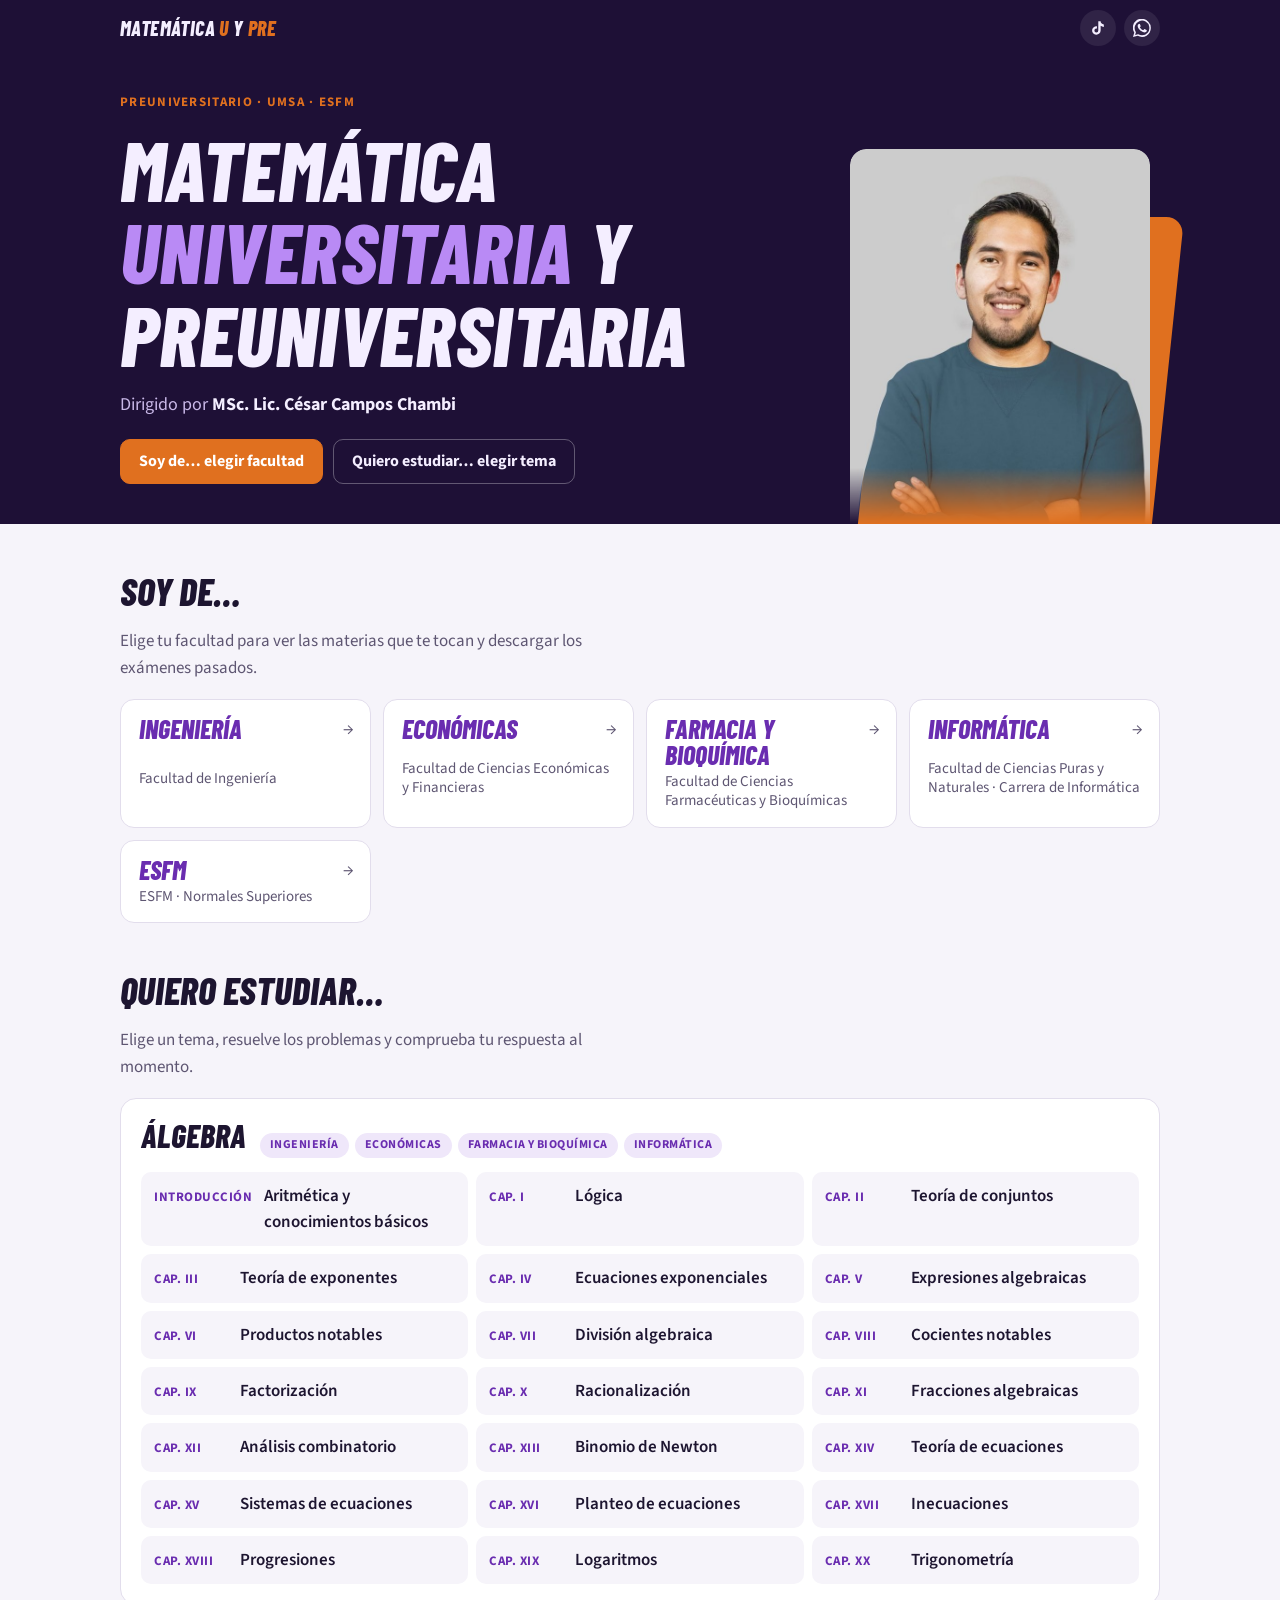
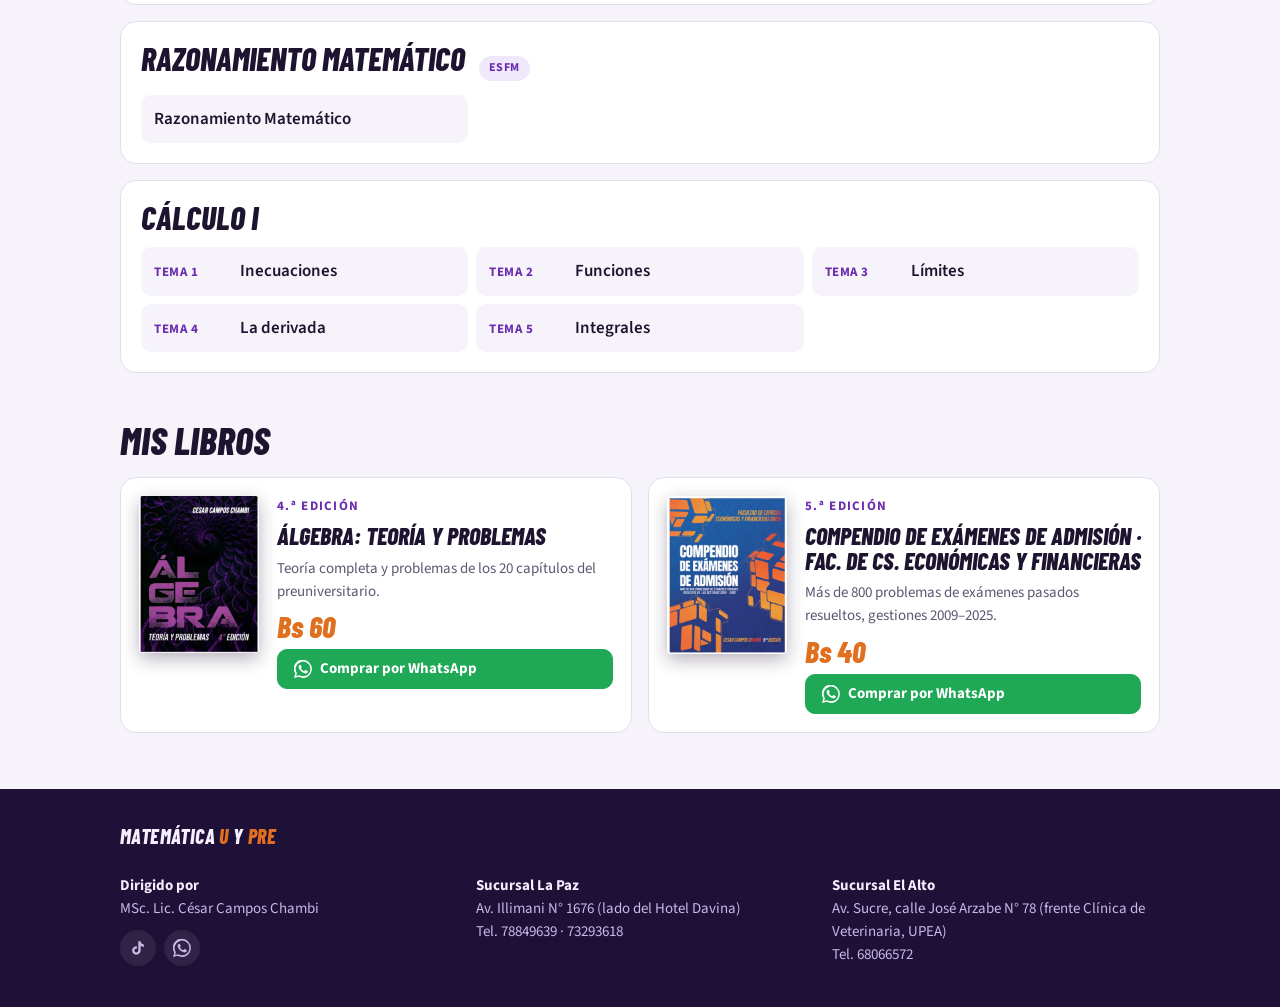
==== index.html @ 58ebee24 "Add files via upload" ====
<!doctype html>
<html lang="es">
<head>
<meta charset="utf-8">
<meta name="viewport" content="width=device-width, initial-scale=1, viewport-fit=cover">
<title>Matemática Universitaria y Preuniversitaria</title>
<meta name="description" content="Problemas de Álgebra, Razonamiento Matemático y Cálculo I con corrección al instante. Dirigido por MSc. Lic. César Campos Chambi.">
<link rel="preconnect" href="https://fonts.googleapis.com">
<link rel="stylesheet" href="https://fonts.googleapis.com/css2?family=Barlow+Condensed:ital,wght@1,700;1,800&family=Source+Sans+3:wght@400;600;700&display=swap">
<link rel="stylesheet" href="estilos.css">
<style>
.hero{background:var(--hero);color:var(--hero-fg);overflow:hidden}
.hero .wrap{display:grid;grid-template-columns:minmax(0,1fr) minmax(220px,320px);gap:32px;align-items:end;padding-top:36px}
.hero .txt{display:grid;gap:16px;padding-bottom:40px;min-width:0}
.hero .eyebrow{color:var(--orange)}
.hero h1{margin:0;font-size:clamp(40px,6.6vw,84px);text-wrap:balance;overflow-wrap:anywhere}
.hero h1 em{font-style:inherit;color:#B98AF5}
.hero .by{margin:0;font-size:18px;color:var(--hero-muted)}
.hero .by b{color:var(--hero-fg);font-weight:700}
.hero .ctas{display:flex;flex-wrap:wrap;gap:10px;margin-top:4px}
.hero .ctas .btn{font-size:16px;padding:12px 18px}
.hero .ctas .btn.ghost{background:transparent;color:var(--hero-fg);border-color:rgba(255,255,255,.3)}
.photo{position:relative;align-self:end;justify-self:center;width:100%;max-width:300px}
.photo::before{content:"";position:absolute;inset:18% -6% 0 8%;background:var(--orange);border-radius:18px 18px 0 0;transform:skewX(-6deg)}
.photo img{position:relative;width:100%;height:auto;aspect-ratio:4/5;object-fit:cover;object-position:50% 12%;border-radius:16px 16px 0 0;-webkit-mask-image:linear-gradient(#000 85%,transparent);mask-image:linear-gradient(#000 85%,transparent)}
@media (max-width:700px){
  .hero .wrap{grid-template-columns:minmax(0,1fr);gap:0;padding-top:28px}
  .hero h1{font-size:clamp(34px,10.5vw,56px)}
  .hero .by{font-size:16px}
  .hero .txt{padding-bottom:24px}
  .photo{max-width:200px;justify-self:end;margin-top:-8px}
}

main section.block{padding-top:48px;display:grid;gap:18px}
.lead{margin:0;color:var(--muted);max-width:60ch}
.facs{display:grid;grid-template-columns:repeat(auto-fill,minmax(230px,1fr));gap:12px}
a.fac{display:grid;gap:4px;text-decoration:none;background:var(--surface);border:1px solid var(--line);border-radius:14px;padding:16px 18px 16px 18px;position:relative}
a.fac:hover{border-color:var(--violet)}
a.fac .k{font-family:var(--f-display);font-style:italic;font-weight:800;text-transform:uppercase;font-size:26px;line-height:1;color:var(--violet)}
a.fac .n{font-size:15px;color:var(--muted);line-height:1.3}
a.fac .go{position:absolute;right:16px;top:16px;color:var(--muted)}

.materia{background:var(--surface);border:1px solid var(--line);border-radius:16px;padding:20px;display:grid;gap:14px}
.mhead{display:flex;flex-wrap:wrap;align-items:baseline;gap:10px 14px}
.mhead h3{margin:0;font-family:var(--f-display);font-style:italic;font-weight:800;text-transform:uppercase;font-size:32px;line-height:1}
.mhead .for{display:flex;flex-wrap:wrap;gap:6px}
.temas{display:grid;grid-template-columns:repeat(auto-fill,minmax(250px,1fr));gap:8px}
a.tema{display:flex;gap:12px;align-items:baseline;text-decoration:none;padding:10px 12px;border-radius:10px;border:1px solid transparent;background:var(--bg)}
a.tema:hover{border-color:var(--violet)}
a.tema .c{flex:none;min-width:74px;font-size:13px;font-weight:700;color:var(--violet);text-transform:uppercase;letter-spacing:.04em;font-variant-numeric:tabular-nums}
a.tema .n{font-weight:600;min-width:0}

.books{display:grid;grid-template-columns:repeat(auto-fit,minmax(300px,1fr));gap:16px}
.book{display:flex;gap:18px;background:var(--surface);border:1px solid var(--line);border-radius:16px;padding:18px;align-items:flex-start}
.book img{width:120px;border-radius:4px;box-shadow:0 6px 18px rgba(20,8,40,.3);flex:none}
.book .b{display:grid;gap:8px;min-width:0}
.book .t{font-family:var(--f-display);font-style:italic;font-weight:800;text-transform:uppercase;font-size:24px;line-height:1.02}
.book p{margin:0;color:var(--muted);font-size:15px}
.book .price{font-family:var(--f-display);font-style:italic;font-weight:800;font-size:30px;color:var(--orange);line-height:1}
@media (max-width:420px){.book{flex-direction:column}.book img{width:150px}}

/* Vista de facultad */
.facview{padding-top:28px;display:grid;gap:22px}
.back{justify-self:start;font-weight:700;color:var(--violet);text-decoration:none}
.fachead{display:grid;gap:6px}
.fachead h1{margin:0;font-size:clamp(34px,6vw,56px)}
.fachead p{margin:0;color:var(--muted);font-size:18px}
.exam{display:flex;flex-wrap:wrap;gap:14px;align-items:center;justify-content:space-between;background:var(--violet-soft);border-radius:16px;padding:18px 20px}
.exam .t{font-family:var(--f-display);font-style:italic;font-weight:800;text-transform:uppercase;font-size:24px;line-height:1.05}
.exam p{margin:2px 0 0;color:var(--muted);font-size:15px}
</style>
</head>
<body>
<header class="topbar gut"><div class="wrap">
  <a class="brand" href="./">Matemática <span>U</span> y <span>Pre</span></a>
  <nav class="socials" data-socials aria-label="Redes sociales"></nav>
</div></header>

<div id="home">
  <section class="hero gut"><div class="wrap">
    <div class="txt">
      <span class="eyebrow">Preuniversitario · UMSA · ESFM</span>
      <h1 class="display">Matemática <em>Universitaria</em> y Preuniversitaria</h1>
      <p class="by">Dirigido por <b>MSc. Lic. César Campos Chambi</b></p>
      <div class="ctas">
        <a class="btn orange" href="#facultades">Soy de… elegir facultad</a>
        <a class="btn ghost" href="#temas">Quiero estudiar… elegir tema</a>
      </div>
    </div>
    <div class="photo"><img src="img/autor.jpg" alt="MSc. Lic. César Campos Chambi" width="640" height="985"></div>
  </div></section>

  <main class="gut"><div class="wrap">
    <section class="block" id="facultades" aria-labelledby="f-t">
      <h2 class="sec" id="f-t">Soy de…</h2>
      <p class="lead">Elige tu facultad para ver las materias que te tocan y descargar los exámenes pasados.</p>
      <div class="facs" id="facs"></div>
    </section>

    <section class="block" id="temas" aria-labelledby="t-t">
      <h2 class="sec" id="t-t">Quiero estudiar…</h2>
      <p class="lead">Elige un tema, resuelve los problemas y comprueba tu respuesta al momento.</p>
      <div id="materias" style="display:grid;gap:16px"></div>
    </section>

    <section class="block" id="libros" aria-labelledby="l-t">
      <h2 class="sec" id="l-t">Mis libros</h2>
      <div class="books" id="books"></div>
    </section>
  </div></main>
</div>

<main id="fac" class="gut" hidden><div class="wrap facview">
  <a class="back" href="#facultades">← Todas las facultades</a>
  <div class="fachead"><span class="eyebrow">Soy de…</span><h1 class="display" id="fac-n"></h1><p id="fac-s"></p></div>
  <div class="exam">
    <div><div class="t">Exámenes pasados</div><p>Descarga los exámenes de admisión en PDF.</p></div>
    <a class="btn violet" id="fac-ex" target="_blank" rel="noopener"></a>
  </div>
  <div id="fac-m" style="display:grid;gap:16px"></div>
  <section style="display:grid;gap:14px;padding-top:12px"><h2 class="sec">Mis libros</h2><div class="books" id="books2"></div></section>
</div></main>

<footer id="pie"></footer>

<script src="config.js"></script>
<script>
const C = window.CONFIG, $ = id => document.getElementById(id);
const facById = Object.fromEntries(C.facultades.map(f => [f.id, f]));

function materiaHTML(m){
  const chips = m.para.map(id => `<span class="chip">${facById[id].corto}</span>`).join("");
  const temas = m.temas.map(t => `<a class="tema" href="tema.html?t=${t.id}">${t.cap?`<span class="c">${t.cap}</span>`:""}<span class="n">${t.nombre}</span></a>`).join("");
  return `<article class="materia"><div class="mhead"><h3>${m.nombre}</h3>${chips?`<div class="for">${chips}</div>`:""}</div><div class="temas">${temas}</div></article>`;
}
function booksHTML(){
  return C.libros.map(b => `<article class="book"><img src="${b.imagen}" alt="Portada: ${b.titulo}" loading="lazy">
    <div class="b"><span class="eyebrow">${b.edicion}</span><span class="t">${b.titulo}</span><p>${b.texto}</p>
    <span class="price">${b.precio}</span>
    <a class="btn wa" href="${waLink("Hola, quiero comprar el libro " + b.titulo + " (" + b.precio + ").")}" target="_blank" rel="noopener">${ICON.whatsapp}Comprar por WhatsApp</a></div></article>`).join("");
}

$("facs").innerHTML = C.facultades.map(f => `<a class="fac" href="#fac-${f.id}"><span class="k">${f.corto}</span><span class="n">${f.nombre}${f.sub?" · "+f.sub:""}</span><span class="go" aria-hidden="true">→</span></a>`).join("");
$("materias").innerHTML = C.materias.map(materiaHTML).join("");

function route(){
  const h = location.hash.slice(1);
  const f = h.startsWith("fac-") ? facById[h.slice(4)] : null;
  $("home").hidden = !!f; $("fac").hidden = !f;
  if (f){
    $("fac-n").textContent = f.nombre;
    $("fac-s").textContent = f.sub || "";
    const ex = $("fac-ex");
    if (f.examenes){ ex.href = f.examenes; ex.className = "btn violet"; ex.innerHTML = ICON.drive + "Descargar PDF"; }
    else { ex.removeAttribute("href"); ex.className = "btn off"; ex.textContent = "Próximamente"; }
    const ms = C.materias.filter(m => m.para.includes(f.id));
    $("fac-m").innerHTML = ms.map(materiaHTML).join("");
    document.title = f.corto + " · Matemática Universitaria y Preuniversitaria";
    window.scrollTo(0,0);
  } else {
    document.title = "Matemática Universitaria y Preuniversitaria";
    if (h){ const el = document.getElementById(h); if (el) el.scrollIntoView(); }
  }
}
window.addEventListener("hashchange", route);
</script>
<script src="comun.js"></script>
<script>
$("books").innerHTML = booksHTML(); $("books2").innerHTML = booksHTML();
route();
</script>
</body>
</html>
---- estilos.css ----
/* Identidad: violeta y naranja de las portadas de los libros; titulares en
   condensada itálica (como en las tapas), texto en sans legible, fórmulas con KaTeX. */
:root{
  --bg:#F6F4FA; --surface:#FFFFFF; --fg:#1D1530; --muted:#5E5672; --line:#E2DDEC;
  --violet:#6A2DB0; --violet-soft:#EFE7FA; --violet-ink:#FFFFFF;
  --orange:#E0701F; --orange-ink:#FFFFFF;
  --ok:#1E9E5A; --ok-soft:#E3F5EB; --bad:#D2393B; --bad-soft:#FBE7E7;
  --hero:#1E1036; --hero-fg:#F4EEFF; --hero-muted:#C9B8E8;
  --f-display:"Barlow Condensed","Arial Narrow",Impact,sans-serif;
  --f-body:"Source Sans 3","Segoe UI",system-ui,-apple-system,sans-serif;
}
@media (prefers-color-scheme: dark){:root{
  --bg:#130C20; --surface:#1D1430; --fg:#EEE8F8; --muted:#A99FBE; --line:#33284A;
  --violet:#B48AF0; --violet-soft:#2C1D47; --violet-ink:#160B26;
  --orange:#F28A3E; --orange-ink:#1F0F02;
  --ok:#4CC584; --ok-soft:#163626; --bad:#F06B6C; --bad-soft:#3E1B1F;
  --hero:#0C0616; color-scheme:dark}}

*{box-sizing:border-box}
html{-webkit-text-size-adjust:100%}
body{margin:0;background:var(--bg);color:var(--fg);font-family:var(--f-body);font-size:17px;line-height:1.55}
img{max-width:100%;display:block}
[hidden]{display:none!important}
a{color:inherit}
:focus-visible{outline:3px solid var(--orange);outline-offset:2px}
.gut{padding-left:max(16px, env(safe-area-inset-left, 0px));padding-right:max(16px, env(safe-area-inset-right, 0px))}
.wrap{max-width:1040px;margin:0 auto}
.narrow{max-width:780px;margin:0 auto}

.display{font-family:var(--f-display);font-style:italic;font-weight:800;letter-spacing:.005em;line-height:.98;text-transform:uppercase}
.eyebrow{font-size:13px;font-weight:700;letter-spacing:.1em;text-transform:uppercase;color:var(--violet)}
h2.sec{font-family:var(--f-display);font-style:italic;font-weight:800;text-transform:uppercase;font-size:clamp(28px,5vw,38px);line-height:1;margin:0;text-wrap:balance}

/* Barra superior */
.topbar{background:var(--hero);color:var(--hero-fg)}
.topbar .wrap{display:flex;align-items:center;justify-content:space-between;gap:12px;padding-block:10px;flex-wrap:wrap}
.brand{font-family:var(--f-display);font-style:italic;font-weight:800;text-transform:uppercase;font-size:20px;text-decoration:none;letter-spacing:.02em}
.brand span{color:var(--orange)}
.socials{display:flex;gap:8px;align-items:center}
.socials a{display:grid;place-items:center;width:36px;height:36px;border-radius:999px;background:rgba(255,255,255,.08);color:inherit}
.socials a:hover{background:rgba(255,255,255,.18)}
.socials svg{width:18px;height:18px;fill:currentColor}

/* Botones */
.btn{display:inline-flex;align-items:center;gap:8px;font:inherit;font-weight:700;font-size:15px;text-decoration:none;border-radius:10px;padding:10px 16px;border:1px solid var(--line);background:var(--surface);color:var(--fg);cursor:pointer;line-height:1.2}
.btn:hover{border-color:var(--violet)}
.btn svg{width:18px;height:18px;fill:currentColor;flex:none}
.btn.violet{background:var(--violet);border-color:var(--violet);color:var(--violet-ink)}
.btn.orange{background:var(--orange);border-color:var(--orange);color:var(--orange-ink)}
.btn.wa{background:#1FA855;border-color:#1FA855;color:#fff}
.btn.off{opacity:.55;pointer-events:none;border-style:dashed}
.chip{display:inline-block;font-size:12px;font-weight:700;letter-spacing:.04em;text-transform:uppercase;border-radius:999px;padding:3px 10px;background:var(--violet-soft);color:var(--violet)}

/* Pie */
footer.site{background:var(--hero);color:var(--hero-muted);margin-top:56px;padding-block:32px 40px;font-size:15px}
footer.site .wrap{display:grid;gap:22px}
footer.site .cols{display:grid;grid-template-columns:repeat(auto-fit,minmax(230px,1fr));gap:18px 28px}
footer.site strong{color:var(--hero-fg)}
footer.site .brand{color:var(--hero-fg)}

/* Anuncio flotante */
.ad{position:fixed;z-index:50;right:max(16px, env(safe-area-inset-right, 0px));bottom:calc(16px + env(safe-area-inset-bottom, 0px));
  width:min(370px, calc(100vw - 32px));background:var(--surface);color:var(--fg);border:1px solid var(--line);border-radius:14px;
  box-shadow:0 14px 40px rgba(20,8,40,.28);padding:14px;display:flex;gap:14px;align-items:flex-start;
  transform:translateY(calc(100% + 60px));visibility:hidden;transition:transform .4s ease,visibility 0s .4s}
.ad.show{transform:none;visibility:visible;transition:transform .4s ease}
@media (prefers-reduced-motion: reduce){.ad{transition:none}}
.ad img{width:76px;border-radius:4px;box-shadow:0 2px 8px rgba(0,0,0,.25);flex:none}
.ad .b{display:grid;gap:6px;min-width:0}
.ad .t{font-family:var(--f-display);font-style:italic;font-weight:800;text-transform:uppercase;font-size:19px;line-height:1.05}
.ad .p{font-size:14px;color:var(--muted);margin:0}
.ad .price{font-weight:800;color:var(--orange)}
.ad .x{position:absolute;top:4px;right:6px;border:0;background:none;color:var(--muted);font-size:24px;line-height:1;cursor:pointer;padding:4px 6px}
.ad .btn{justify-self:start;padding:8px 12px;font-size:14px}
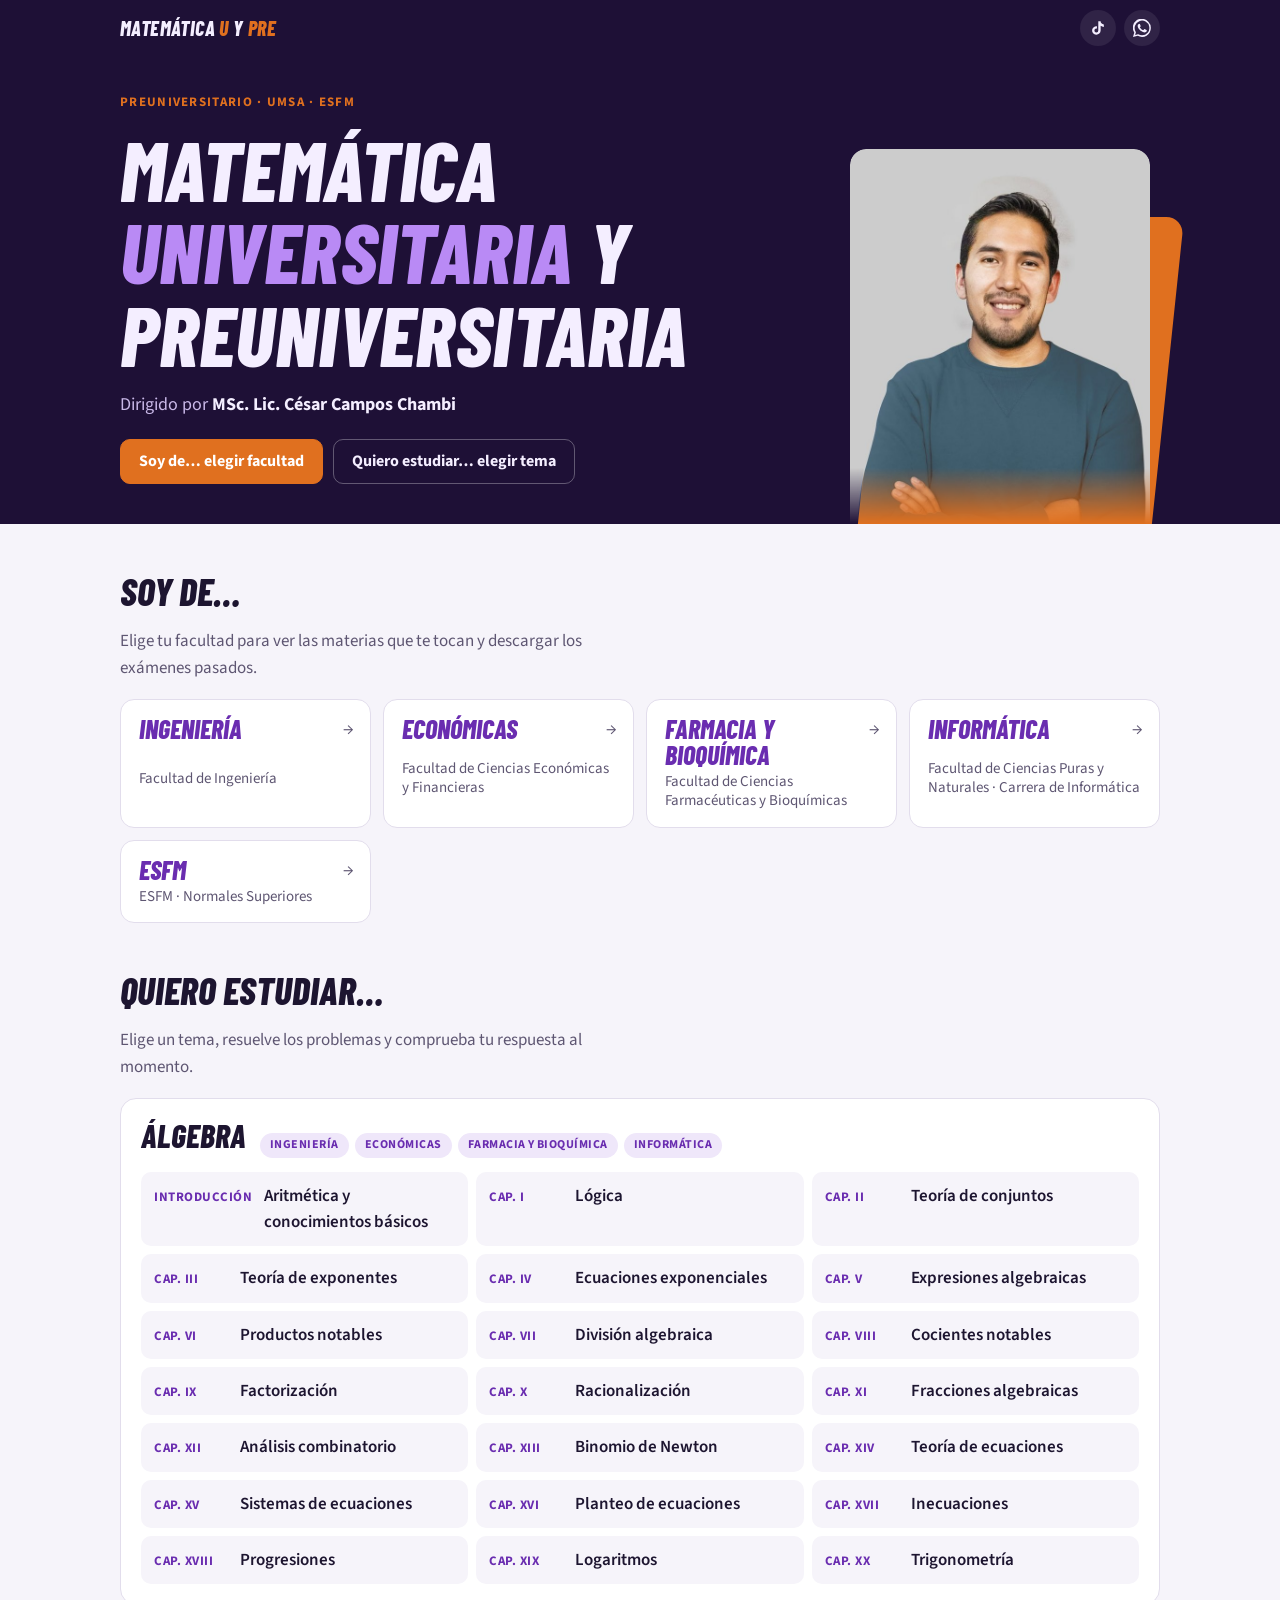
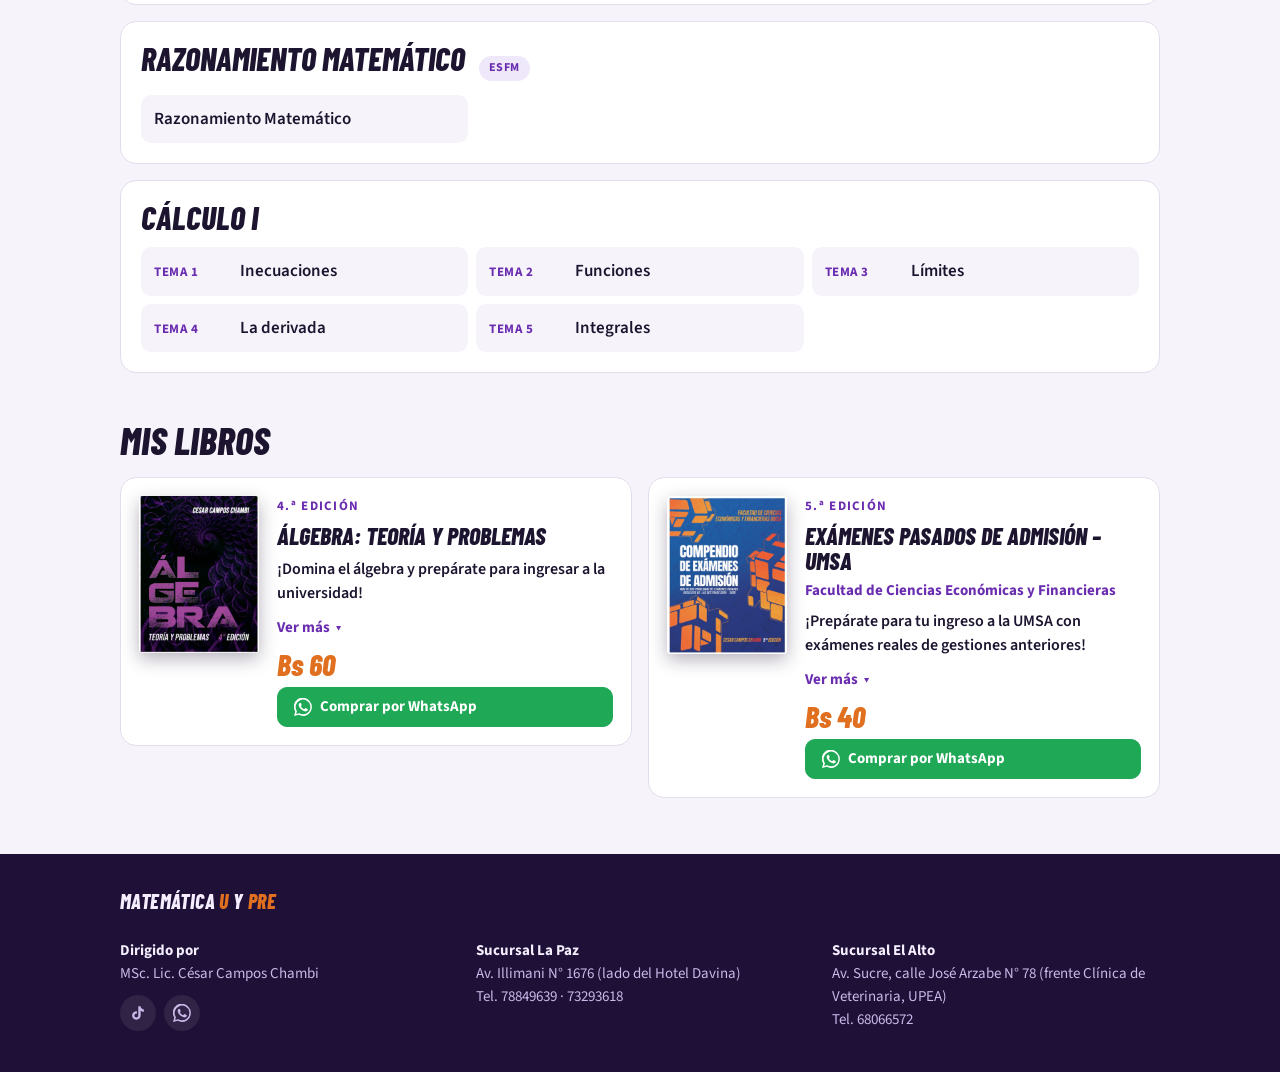
==== commit 7dbfb829: "Add files via upload" ====
--- a/index.html
+++ b/index.html
@@ -51,11 +51,22 @@
 a.tema .n{font-weight:600;min-width:0}
 
 .books{display:grid;grid-template-columns:repeat(auto-fit,minmax(300px,1fr));gap:16px}
-.book{display:flex;gap:18px;background:var(--surface);border:1px solid var(--line);border-radius:16px;padding:18px;align-items:flex-start}
+.book{display:flex;gap:18px;background:var(--surface);border:1px solid var(--line);border-radius:16px;padding:18px;align-items:flex-start;align-self:start}
 .book img{width:120px;border-radius:4px;box-shadow:0 6px 18px rgba(20,8,40,.3);flex:none}
 .book .b{display:grid;gap:8px;min-width:0}
 .book .t{font-family:var(--f-display);font-style:italic;font-weight:800;text-transform:uppercase;font-size:24px;line-height:1.02}
 .book p{margin:0;color:var(--muted);font-size:15px}
+.book .sub{font-weight:700;color:var(--violet);font-size:15px;line-height:1.3}
+.book .lead1{color:var(--fg);font-weight:600;font-size:16px}
+.more summary{cursor:pointer;font-weight:700;color:var(--violet);font-size:15px;list-style:none;display:inline-flex;gap:6px;align-items:center}
+.more summary::-webkit-details-marker{display:none}
+.more summary::after{content:"▾";transition:transform .2s}
+.more[open] summary::after{transform:rotate(180deg)}
+.more[open] summary{margin-bottom:6px}
+.det{display:grid;gap:8px;font-size:15px;color:var(--muted);border-left:3px solid var(--violet-soft);padding-left:12px}
+.det h4{margin:6px 0 0;font-size:15px;color:var(--fg)}
+.det ul{margin:0;padding-left:18px;display:grid;gap:3px}
+.det strong{color:var(--fg)}
 .book .price{font-family:var(--f-display);font-style:italic;font-weight:800;font-size:30px;color:var(--orange);line-height:1}
 @media (max-width:420px){.book{flex-direction:column}.book img{width:150px}}
 
@@ -133,9 +144,28 @@
   const temas = m.temas.map(t => `<a class="tema" href="tema.html?t=${t.id}">${t.cap?`<span class="c">${t.cap}</span>`:""}<span class="n">${t.nombre}</span></a>`).join("");
   return `<article class="materia"><div class="mhead"><h3>${m.nombre}</h3>${chips?`<div class="for">${chips}</div>`:""}</div><div class="temas">${temas}</div></article>`;
 }
+/* Convierte el "detalle" del libro (## subtítulos, - listas, párrafos, **negrita**) en HTML */
+function detalleHTML(t){
+  if (!t) return "";
+  const inl = x => x.replace(/&/g,"&amp;").replace(/</g,"&lt;").replace(/\*\*(.+?)\*\*/g,"<strong>$1</strong>");
+  let h = "", inList = false;
+  for (const raw of t.trim().split("\n")){
+    const l = raw.trim();
+    const li = l.match(/^[-*•]\s+(.*)$/);
+    if (li){ if (!inList){ h += "<ul>"; inList = true; } h += `<li>${inl(li[1])}</li>`; continue; }
+    if (inList){ h += "</ul>"; inList = false; }
+    if (!l) continue;
+    const hd = l.match(/^##\s*(.*)$/);
+    h += hd ? `<h4>${inl(hd[1])}</h4>` : `<p>${inl(l)}</p>`;
+  }
+  if (inList) h += "</ul>";
+  return `<details class="more"><summary>Ver más</summary><div class="det">${h}</div></details>`;
+}
 function booksHTML(){
   return C.libros.map(b => `<article class="book"><img src="${b.imagen}" alt="Portada: ${b.titulo}" loading="lazy">
-    <div class="b"><span class="eyebrow">${b.edicion}</span><span class="t">${b.titulo}</span><p>${b.texto}</p>
+    <div class="b"><span class="eyebrow">${b.edicion}</span><span class="t">${b.titulo}</span>${b.subtitulo?`<span class="sub">${b.subtitulo}</span>`:""}
+    <p class="lead1">${b.texto}</p>
+    ${detalleHTML(b.detalle)}
     <span class="price">${b.precio}</span>
     <a class="btn wa" href="${waLink("Hola, quiero comprar el libro " + b.titulo + " (" + b.precio + ").")}" target="_blank" rel="noopener">${ICON.whatsapp}Comprar por WhatsApp</a></div></article>`).join("");
 }
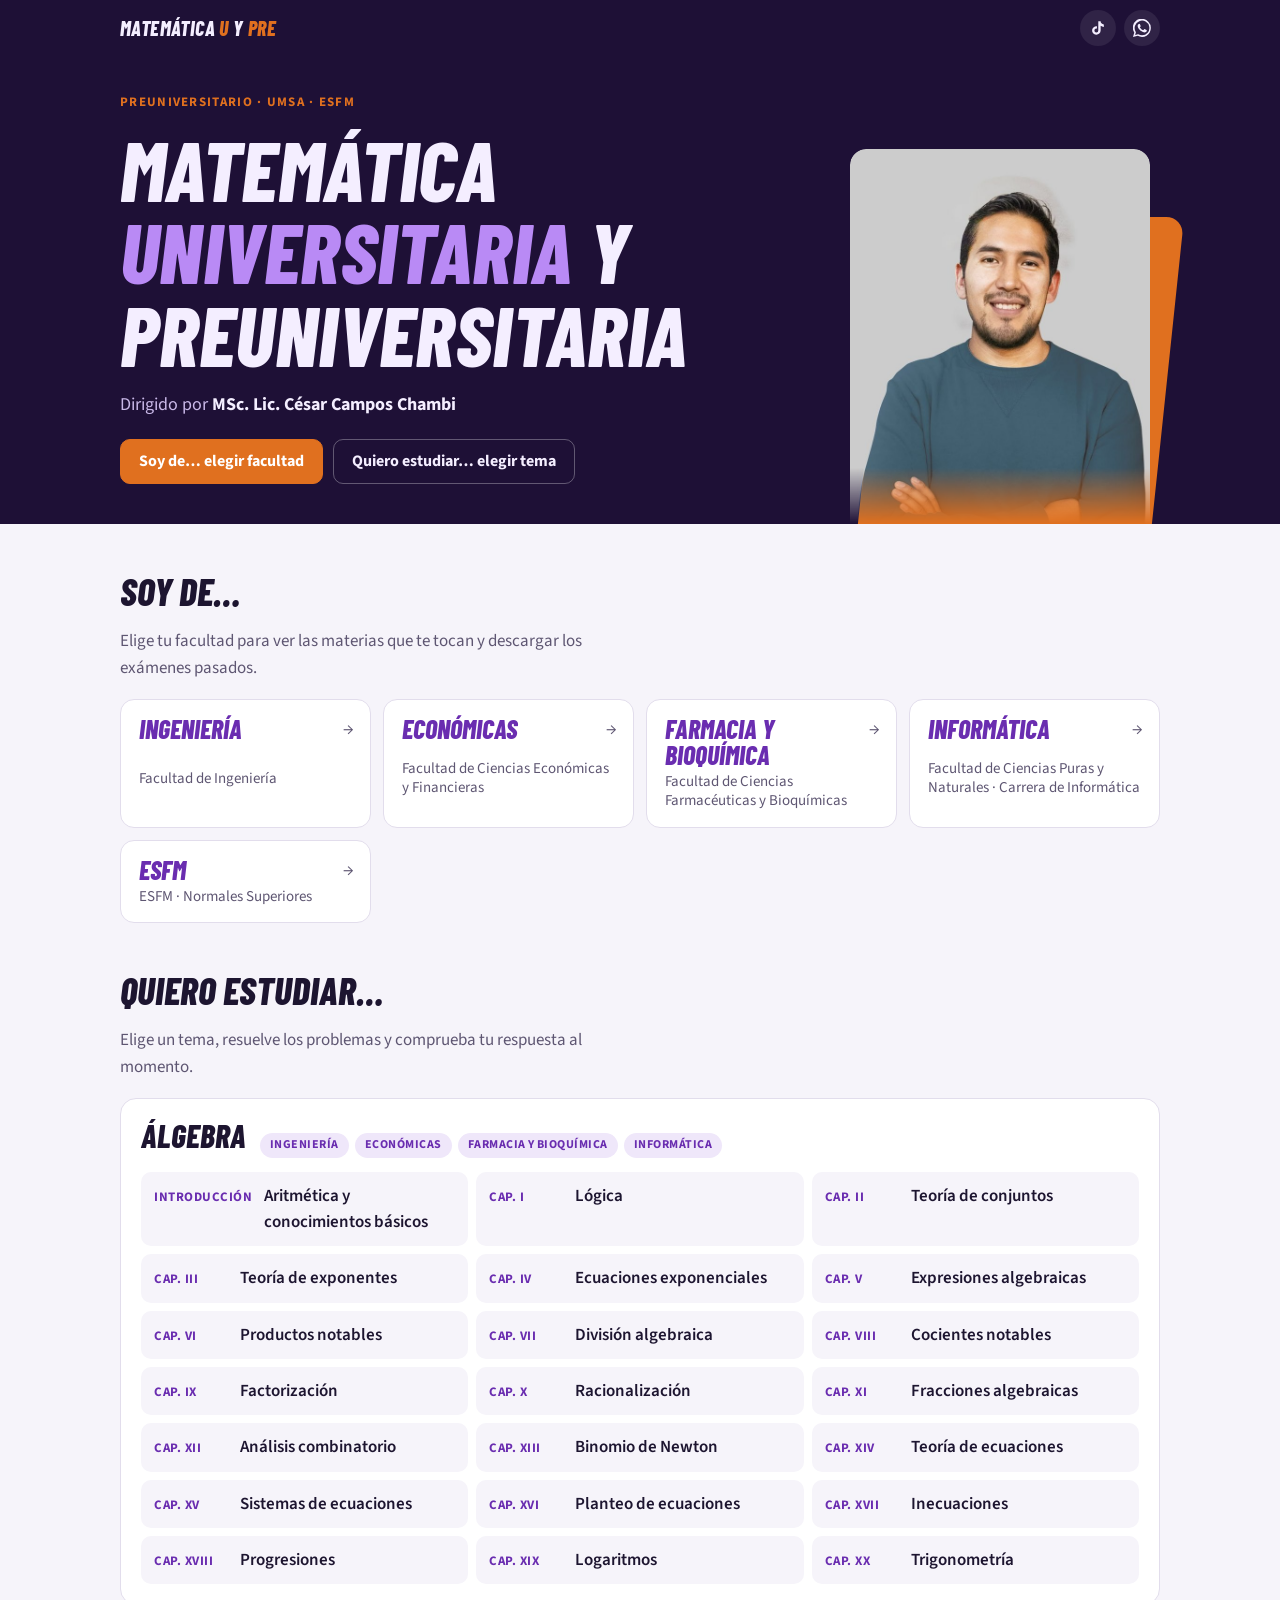
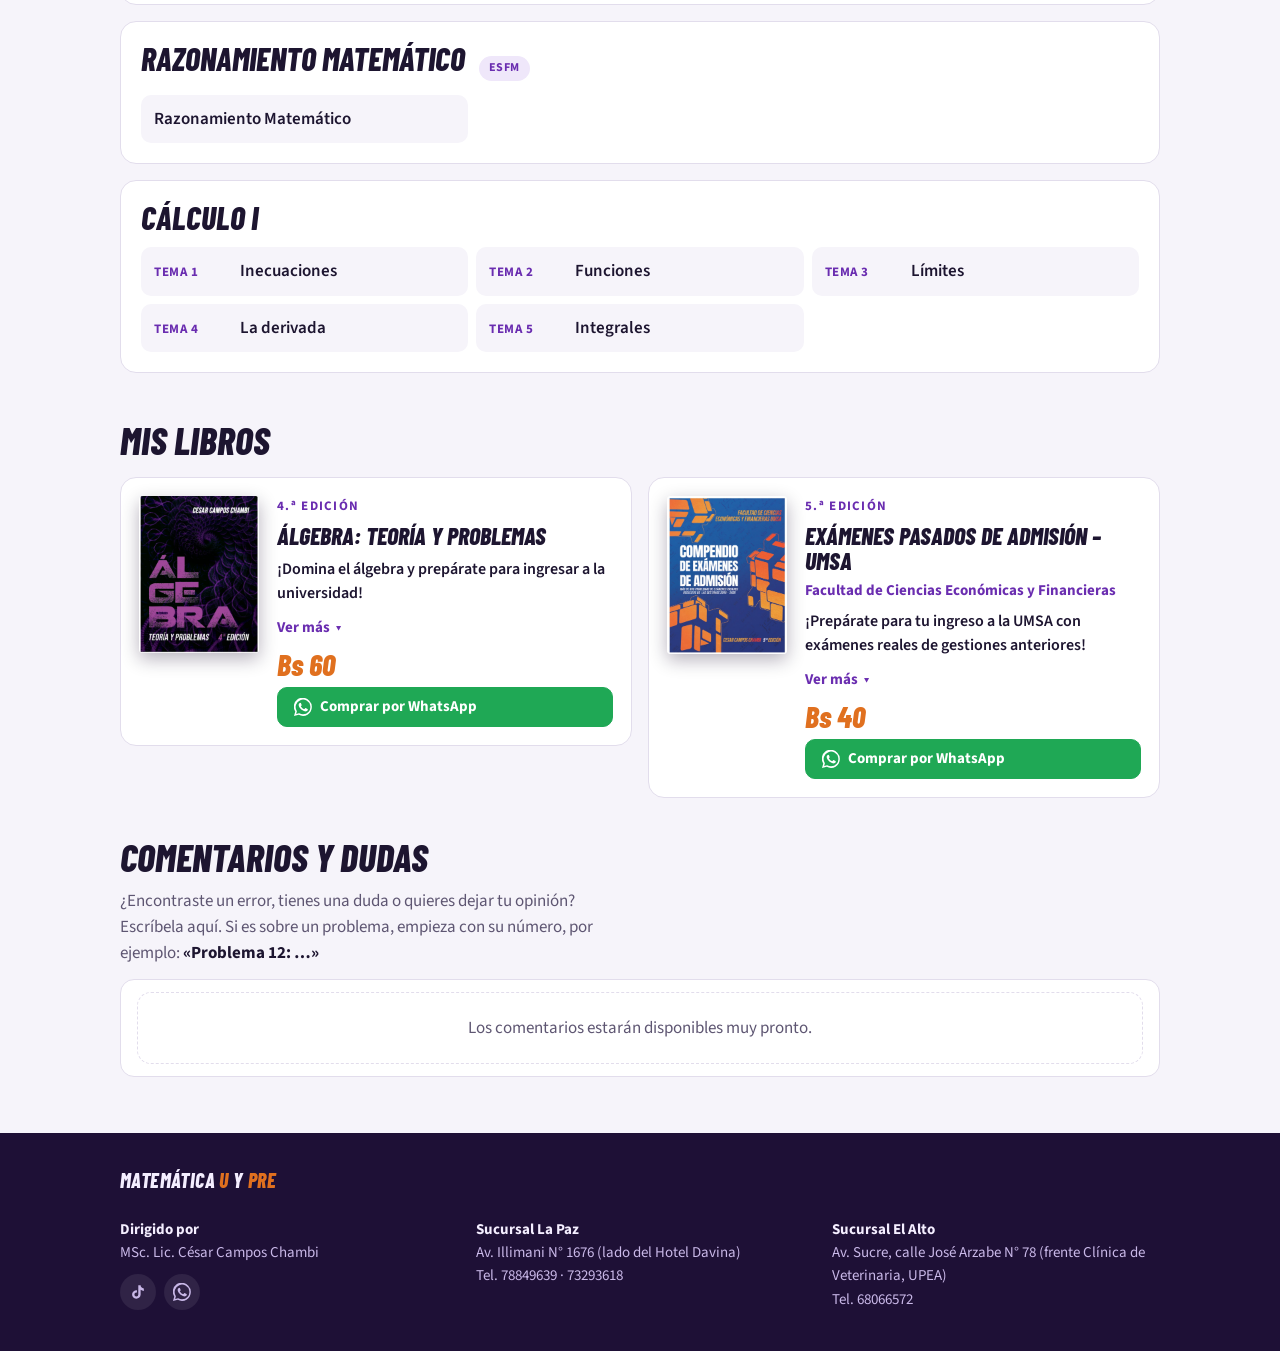
==== commit 60cdf4a2: "Add files via upload" ====
--- a/index.html
+++ b/index.html
@@ -118,6 +118,7 @@
       <h2 class="sec" id="l-t">Mis libros</h2>
       <div class="books" id="books"></div>
     </section>
+    <section class="comments" id="comentarios" aria-label="Comentarios"></section>
   </div></main>
 </div>
 
@@ -197,6 +198,7 @@
 <script src="comun.js"></script>
 <script>
 $("books").innerHTML = booksHTML(); $("books2").innerHTML = booksHTML();
+comentarios($("comentarios"), "inicio", "Matemática Universitaria y Preuniversitaria");
 route();
 </script>
 </body>
--- a/estilos.css
+++ b/estilos.css
@@ -72,3 +72,11 @@
 .ad .price{font-weight:800;color:var(--orange)}
 .ad .x{position:absolute;top:4px;right:6px;border:0;background:none;color:var(--muted);font-size:24px;line-height:1;cursor:pointer;padding:4px 6px}
 .ad .btn{justify-self:start;padding:8px 12px;font-size:14px}
+
+/* Comentarios */
+.comments{display:grid;gap:12px;padding-top:40px;scroll-margin-top:16px}
+.cm-hint{margin:0;color:var(--muted);max-width:62ch}
+.cm-hint b{color:var(--fg)}
+.cm-hint.flash{color:var(--fg);background:var(--violet-soft);border-radius:10px;padding:10px 12px}
+.cm-off{border:1.5px dashed var(--line);border-radius:14px;padding:22px 18px;text-align:center;color:var(--muted)}
+#disqus_thread{background:var(--surface);border:1px solid var(--line);border-radius:14px;padding:12px 16px;min-height:80px}
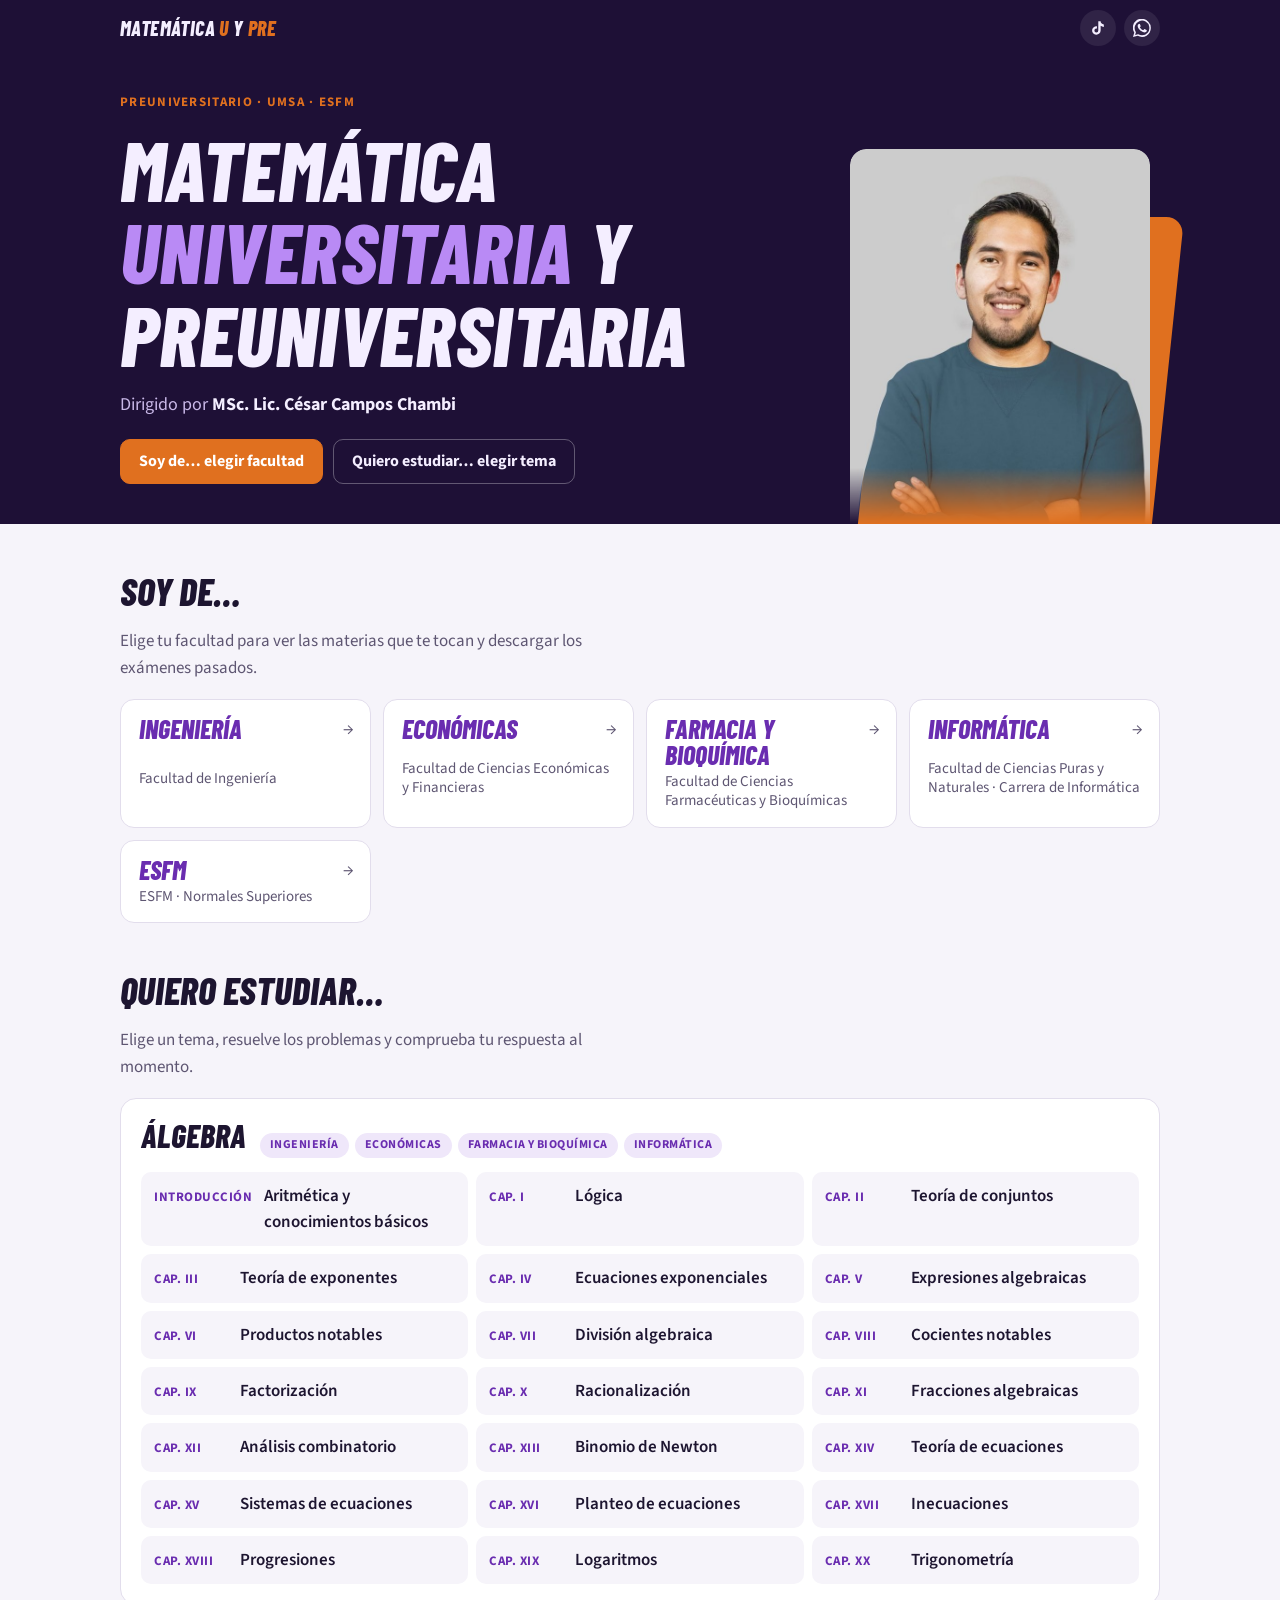
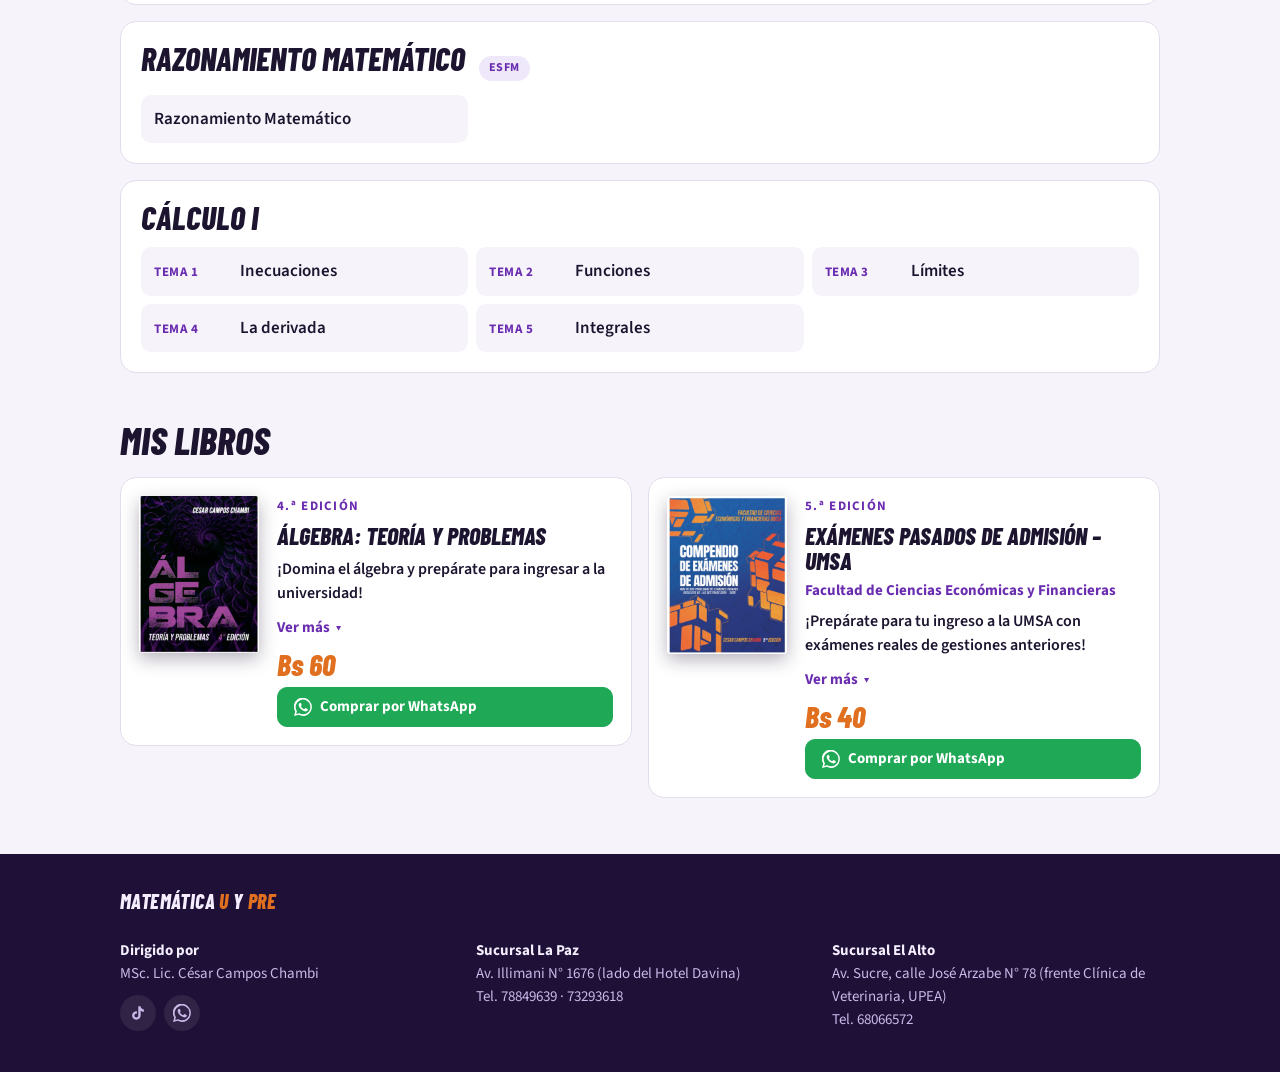
==== commit 64421156: "Add files via upload" ====
--- a/index.html
+++ b/index.html
@@ -118,7 +118,6 @@
       <h2 class="sec" id="l-t">Mis libros</h2>
       <div class="books" id="books"></div>
     </section>
-    <section class="comments" id="comentarios" aria-label="Comentarios"></section>
   </div></main>
 </div>
 
@@ -198,7 +197,6 @@
 <script src="comun.js"></script>
 <script>
 $("books").innerHTML = booksHTML(); $("books2").innerHTML = booksHTML();
-comentarios($("comentarios"), "inicio", "Matemática Universitaria y Preuniversitaria");
 route();
 </script>
 </body>
--- a/estilos.css
+++ b/estilos.css
@@ -72,11 +72,3 @@
 .ad .price{font-weight:800;color:var(--orange)}
 .ad .x{position:absolute;top:4px;right:6px;border:0;background:none;color:var(--muted);font-size:24px;line-height:1;cursor:pointer;padding:4px 6px}
 .ad .btn{justify-self:start;padding:8px 12px;font-size:14px}
-
-/* Comentarios */
-.comments{display:grid;gap:12px;padding-top:40px;scroll-margin-top:16px}
-.cm-hint{margin:0;color:var(--muted);max-width:62ch}
-.cm-hint b{color:var(--fg)}
-.cm-hint.flash{color:var(--fg);background:var(--violet-soft);border-radius:10px;padding:10px 12px}
-.cm-off{border:1.5px dashed var(--line);border-radius:14px;padding:22px 18px;text-align:center;color:var(--muted)}
-#disqus_thread{background:var(--surface);border:1px solid var(--line);border-radius:14px;padding:12px 16px;min-height:80px}
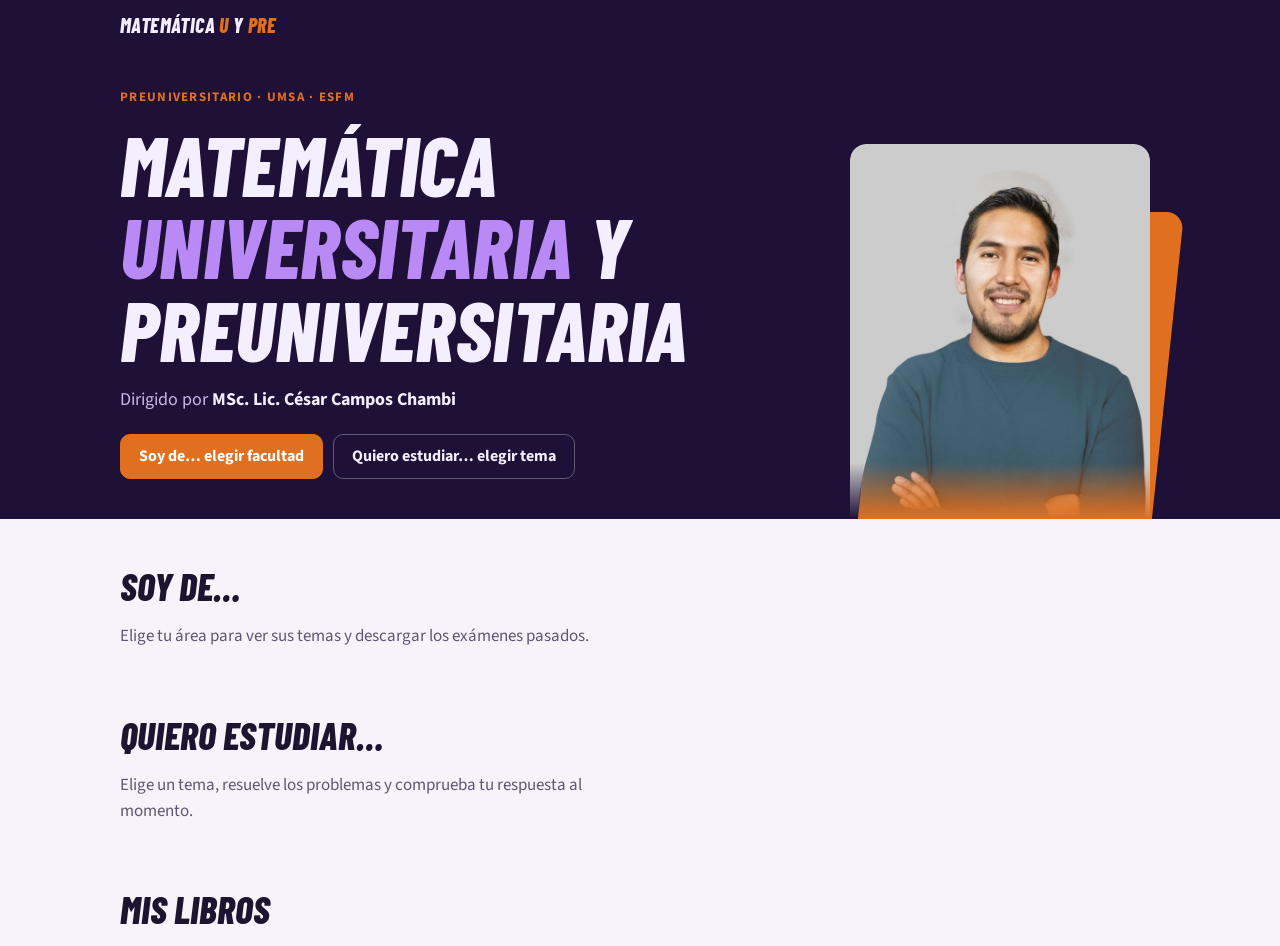
==== commit 0e8fa50e: "Add files via upload" ====
--- a/index.html
+++ b/index.html
@@ -51,22 +51,12 @@
 a.tema .n{font-weight:600;min-width:0}
 
 .books{display:grid;grid-template-columns:repeat(auto-fit,minmax(300px,1fr));gap:16px}
-.book{display:flex;gap:18px;background:var(--surface);border:1px solid var(--line);border-radius:16px;padding:18px;align-items:flex-start;align-self:start}
+.book{display:flex;gap:18px;background:var(--surface);border:1px solid var(--line);border-radius:16px;padding:18px;align-items:flex-start}
 .book img{width:120px;border-radius:4px;box-shadow:0 6px 18px rgba(20,8,40,.3);flex:none}
 .book .b{display:grid;gap:8px;min-width:0}
 .book .t{font-family:var(--f-display);font-style:italic;font-weight:800;text-transform:uppercase;font-size:24px;line-height:1.02}
 .book p{margin:0;color:var(--muted);font-size:15px}
-.book .sub{font-weight:700;color:var(--violet);font-size:15px;line-height:1.3}
-.book .lead1{color:var(--fg);font-weight:600;font-size:16px}
-.more summary{cursor:pointer;font-weight:700;color:var(--violet);font-size:15px;list-style:none;display:inline-flex;gap:6px;align-items:center}
-.more summary::-webkit-details-marker{display:none}
-.more summary::after{content:"▾";transition:transform .2s}
-.more[open] summary::after{transform:rotate(180deg)}
-.more[open] summary{margin-bottom:6px}
-.det{display:grid;gap:8px;font-size:15px;color:var(--muted);border-left:3px solid var(--violet-soft);padding-left:12px}
-.det h4{margin:6px 0 0;font-size:15px;color:var(--fg)}
-.det ul{margin:0;padding-left:18px;display:grid;gap:3px}
-.det strong{color:var(--fg)}
+.book .btn{justify-self:start}
 .book .price{font-family:var(--f-display);font-style:italic;font-weight:800;font-size:30px;color:var(--orange);line-height:1}
 @media (max-width:420px){.book{flex-direction:column}.book img{width:150px}}
 
@@ -104,7 +94,7 @@
   <main class="gut"><div class="wrap">
     <section class="block" id="facultades" aria-labelledby="f-t">
       <h2 class="sec" id="f-t">Soy de…</h2>
-      <p class="lead">Elige tu facultad para ver las materias que te tocan y descargar los exámenes pasados.</p>
+      <p class="lead">Elige tu área para ver sus temas y descargar los exámenes pasados.</p>
       <div class="facs" id="facs"></div>
     </section>
 
@@ -122,7 +112,7 @@
 </div>
 
 <main id="fac" class="gut" hidden><div class="wrap facview">
-  <a class="back" href="#facultades">← Todas las facultades</a>
+  <a class="back" href="#facultades">← Todas las áreas</a>
   <div class="fachead"><span class="eyebrow">Soy de…</span><h1 class="display" id="fac-n"></h1><p id="fac-s"></p></div>
   <div class="exam">
     <div><div class="t">Exámenes pasados</div><p>Descarga los exámenes de admisión en PDF.</p></div>
@@ -140,34 +130,16 @@
 const facById = Object.fromEntries(C.facultades.map(f => [f.id, f]));
 
 function materiaHTML(m){
-  const chips = m.para.map(id => `<span class="chip">${facById[id].corto}</span>`).join("");
+  /* Todas las áreas llevan todos los temas */
+  const chips = `<span class="chip">Todas las áreas</span>`;
   const temas = m.temas.map(t => `<a class="tema" href="tema.html?t=${t.id}">${t.cap?`<span class="c">${t.cap}</span>`:""}<span class="n">${t.nombre}</span></a>`).join("");
   return `<article class="materia"><div class="mhead"><h3>${m.nombre}</h3>${chips?`<div class="for">${chips}</div>`:""}</div><div class="temas">${temas}</div></article>`;
 }
-/* Convierte el "detalle" del libro (## subtítulos, - listas, párrafos, **negrita**) en HTML */
-function detalleHTML(t){
-  if (!t) return "";
-  const inl = x => x.replace(/&/g,"&amp;").replace(/</g,"&lt;").replace(/\*\*(.+?)\*\*/g,"<strong>$1</strong>");
-  let h = "", inList = false;
-  for (const raw of t.trim().split("\n")){
-    const l = raw.trim();
-    const li = l.match(/^[-*•]\s+(.*)$/);
-    if (li){ if (!inList){ h += "<ul>"; inList = true; } h += `<li>${inl(li[1])}</li>`; continue; }
-    if (inList){ h += "</ul>"; inList = false; }
-    if (!l) continue;
-    const hd = l.match(/^##\s*(.*)$/);
-    h += hd ? `<h4>${inl(hd[1])}</h4>` : `<p>${inl(l)}</p>`;
-  }
-  if (inList) h += "</ul>";
-  return `<details class="more"><summary>Ver más</summary><div class="det">${h}</div></details>`;
-}
 function booksHTML(){
   return C.libros.map(b => `<article class="book"><img src="${b.imagen}" alt="Portada: ${b.titulo}" loading="lazy">
-    <div class="b"><span class="eyebrow">${b.edicion}</span><span class="t">${b.titulo}</span>${b.subtitulo?`<span class="sub">${b.subtitulo}</span>`:""}
-    <p class="lead1">${b.texto}</p>
-    ${detalleHTML(b.detalle)}
+    <div class="b"><span class="eyebrow">${b.edicion}</span><span class="t">${b.titulo}</span><p>${b.texto}</p>
     <span class="price">${b.precio}</span>
-    <a class="btn wa" href="${waLink("Hola, quiero comprar el libro " + b.titulo + " (" + b.precio + ").")}" target="_blank" rel="noopener">${ICON.whatsapp}Comprar por WhatsApp</a></div></article>`).join("");
+    ${pedidoBtn()}</div></article>`).join("");
 }
 
 $("facs").innerHTML = C.facultades.map(f => `<a class="fac" href="#fac-${f.id}"><span class="k">${f.corto}</span><span class="n">${f.nombre}${f.sub?" · "+f.sub:""}</span><span class="go" aria-hidden="true">→</span></a>`).join("");
@@ -183,7 +155,7 @@
     const ex = $("fac-ex");
     if (f.examenes){ ex.href = f.examenes; ex.className = "btn violet"; ex.innerHTML = ICON.drive + "Descargar PDF"; }
     else { ex.removeAttribute("href"); ex.className = "btn off"; ex.textContent = "Próximamente"; }
-    const ms = C.materias.filter(m => m.para.includes(f.id));
+    const ms = C.materias; /* todas las áreas llevan todos los temas */
     $("fac-m").innerHTML = ms.map(materiaHTML).join("");
     document.title = f.corto + " · Matemática Universitaria y Preuniversitaria";
     window.scrollTo(0,0);
--- a/estilos.css
+++ b/estilos.css
@@ -47,7 +47,8 @@
 .btn svg{width:18px;height:18px;fill:currentColor;flex:none}
 .btn.violet{background:var(--violet);border-color:var(--violet);color:var(--violet-ink)}
 .btn.orange{background:var(--orange);border-color:var(--orange);color:var(--orange-ink)}
-.btn.wa{background:#1FA855;border-color:#1FA855;color:#fff}
+.btn.tk{background:#111;border-color:#111;color:#fff}
+.btn.tk:hover{border-color:var(--orange)}
 .btn.off{opacity:.55;pointer-events:none;border-style:dashed}
 .chip{display:inline-block;font-size:12px;font-weight:700;letter-spacing:.04em;text-transform:uppercase;border-radius:999px;padding:3px 10px;background:var(--violet-soft);color:var(--violet)}
 
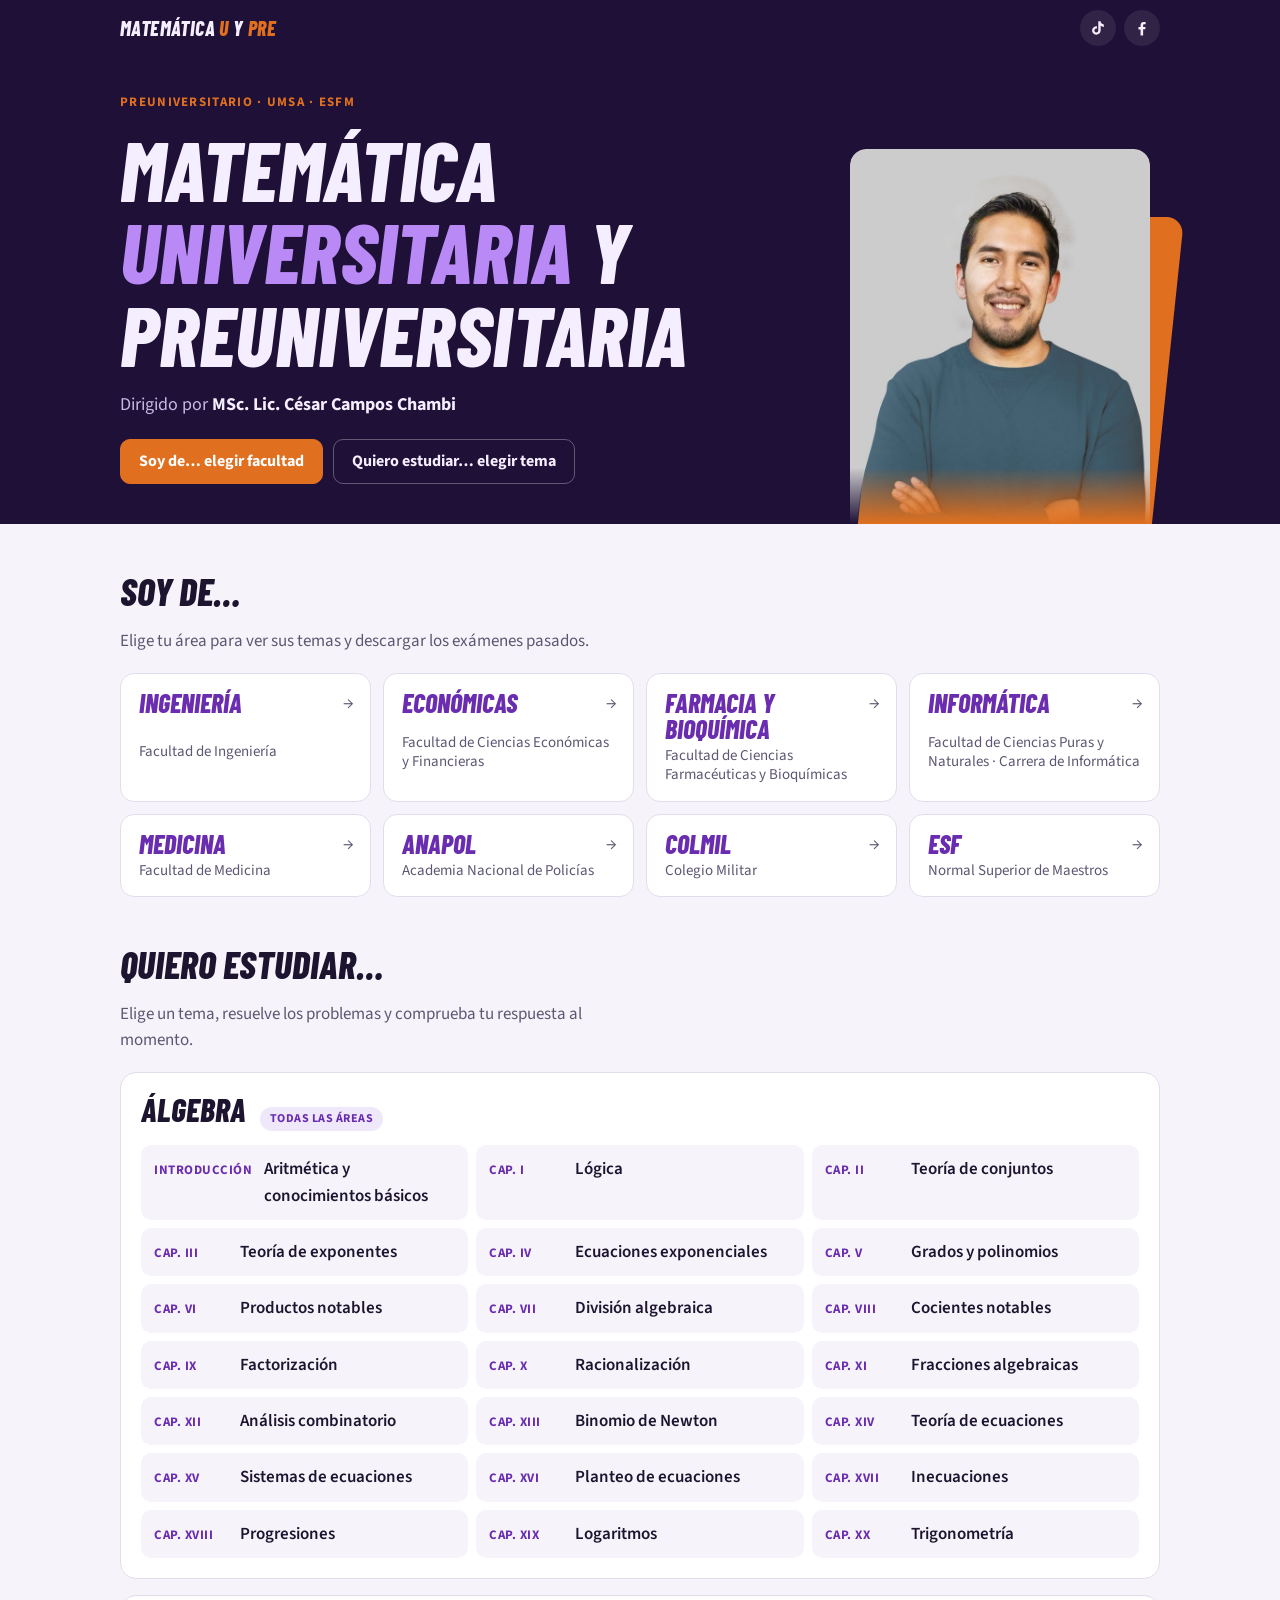
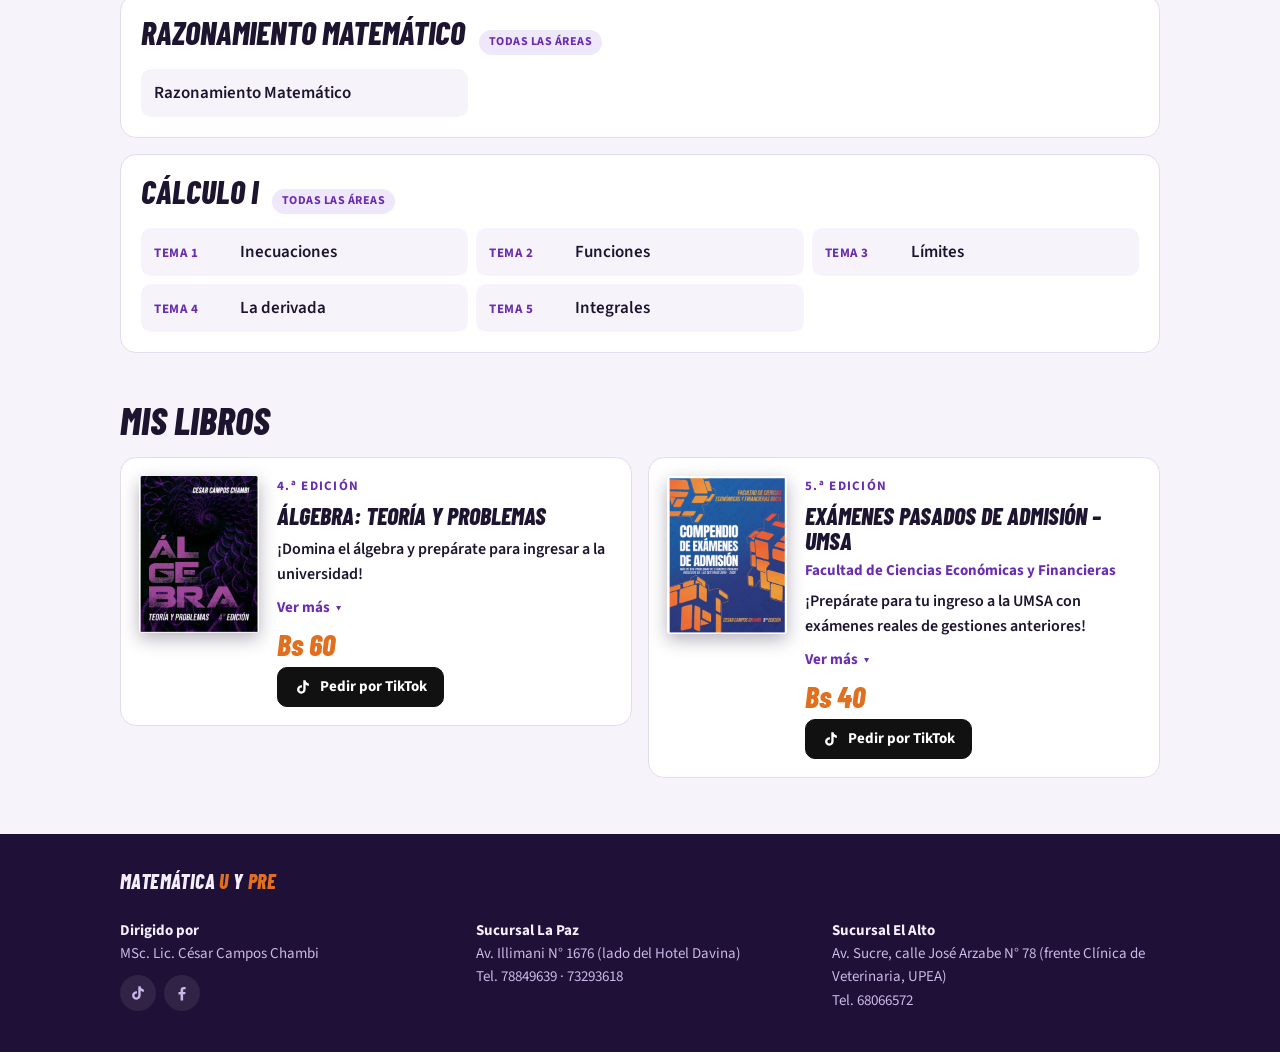
==== commit c47ce0e3: "Add files via upload" ====
--- a/index.html
+++ b/index.html
@@ -51,11 +51,22 @@
 a.tema .n{font-weight:600;min-width:0}
 
 .books{display:grid;grid-template-columns:repeat(auto-fit,minmax(300px,1fr));gap:16px}
-.book{display:flex;gap:18px;background:var(--surface);border:1px solid var(--line);border-radius:16px;padding:18px;align-items:flex-start}
+.book{display:flex;gap:18px;background:var(--surface);border:1px solid var(--line);border-radius:16px;padding:18px;align-items:flex-start;align-self:start}
 .book img{width:120px;border-radius:4px;box-shadow:0 6px 18px rgba(20,8,40,.3);flex:none}
 .book .b{display:grid;gap:8px;min-width:0}
 .book .t{font-family:var(--f-display);font-style:italic;font-weight:800;text-transform:uppercase;font-size:24px;line-height:1.02}
 .book p{margin:0;color:var(--muted);font-size:15px}
+.book .sub{font-weight:700;color:var(--violet);font-size:15px;line-height:1.3}
+.book .lead1{color:var(--fg);font-weight:600;font-size:16px}
+.more summary{cursor:pointer;font-weight:700;color:var(--violet);font-size:15px;list-style:none;display:inline-flex;gap:6px;align-items:center}
+.more summary::-webkit-details-marker{display:none}
+.more summary::after{content:"▾";transition:transform .2s}
+.more[open] summary::after{transform:rotate(180deg)}
+.more[open] summary{margin-bottom:6px}
+.det{display:grid;gap:8px;font-size:15px;color:var(--muted);border-left:3px solid var(--violet-soft);padding-left:12px}
+.det h4{margin:6px 0 0;font-size:15px;color:var(--fg)}
+.det ul{margin:0;padding-left:18px;display:grid;gap:3px}
+.det strong{color:var(--fg)}
 .book .btn{justify-self:start}
 .book .price{font-family:var(--f-display);font-style:italic;font-weight:800;font-size:30px;color:var(--orange);line-height:1}
 @media (max-width:420px){.book{flex-direction:column}.book img{width:150px}}
@@ -135,9 +146,28 @@
   const temas = m.temas.map(t => `<a class="tema" href="tema.html?t=${t.id}">${t.cap?`<span class="c">${t.cap}</span>`:""}<span class="n">${t.nombre}</span></a>`).join("");
   return `<article class="materia"><div class="mhead"><h3>${m.nombre}</h3>${chips?`<div class="for">${chips}</div>`:""}</div><div class="temas">${temas}</div></article>`;
 }
+/* Convierte el "detalle" del libro (## subtítulos, - listas, párrafos, **negrita**) en HTML */
+function detalleHTML(t){
+  if (!t) return "";
+  const inl = x => x.replace(/&/g,"&amp;").replace(/</g,"&lt;").replace(/\*\*(.+?)\*\*/g,"<strong>$1</strong>");
+  let h = "", inList = false;
+  for (const raw of t.trim().split("\n")){
+    const l = raw.trim();
+    const li = l.match(/^[-*•]\s+(.*)$/);
+    if (li){ if (!inList){ h += "<ul>"; inList = true; } h += `<li>${inl(li[1])}</li>`; continue; }
+    if (inList){ h += "</ul>"; inList = false; }
+    if (!l) continue;
+    const hd = l.match(/^##\s*(.*)$/);
+    h += hd ? `<h4>${inl(hd[1])}</h4>` : `<p>${inl(l)}</p>`;
+  }
+  if (inList) h += "</ul>";
+  return `<details class="more"><summary>Ver más</summary><div class="det">${h}</div></details>`;
+}
 function booksHTML(){
   return C.libros.map(b => `<article class="book"><img src="${b.imagen}" alt="Portada: ${b.titulo}" loading="lazy">
-    <div class="b"><span class="eyebrow">${b.edicion}</span><span class="t">${b.titulo}</span><p>${b.texto}</p>
+    <div class="b"><span class="eyebrow">${b.edicion}</span><span class="t">${b.titulo}</span>${b.subtitulo?`<span class="sub">${b.subtitulo}</span>`:""}
+    <p class="lead1">${b.texto}</p>
+    ${detalleHTML(b.detalle)}
     <span class="price">${b.precio}</span>
     ${pedidoBtn()}</div></article>`).join("");
 }
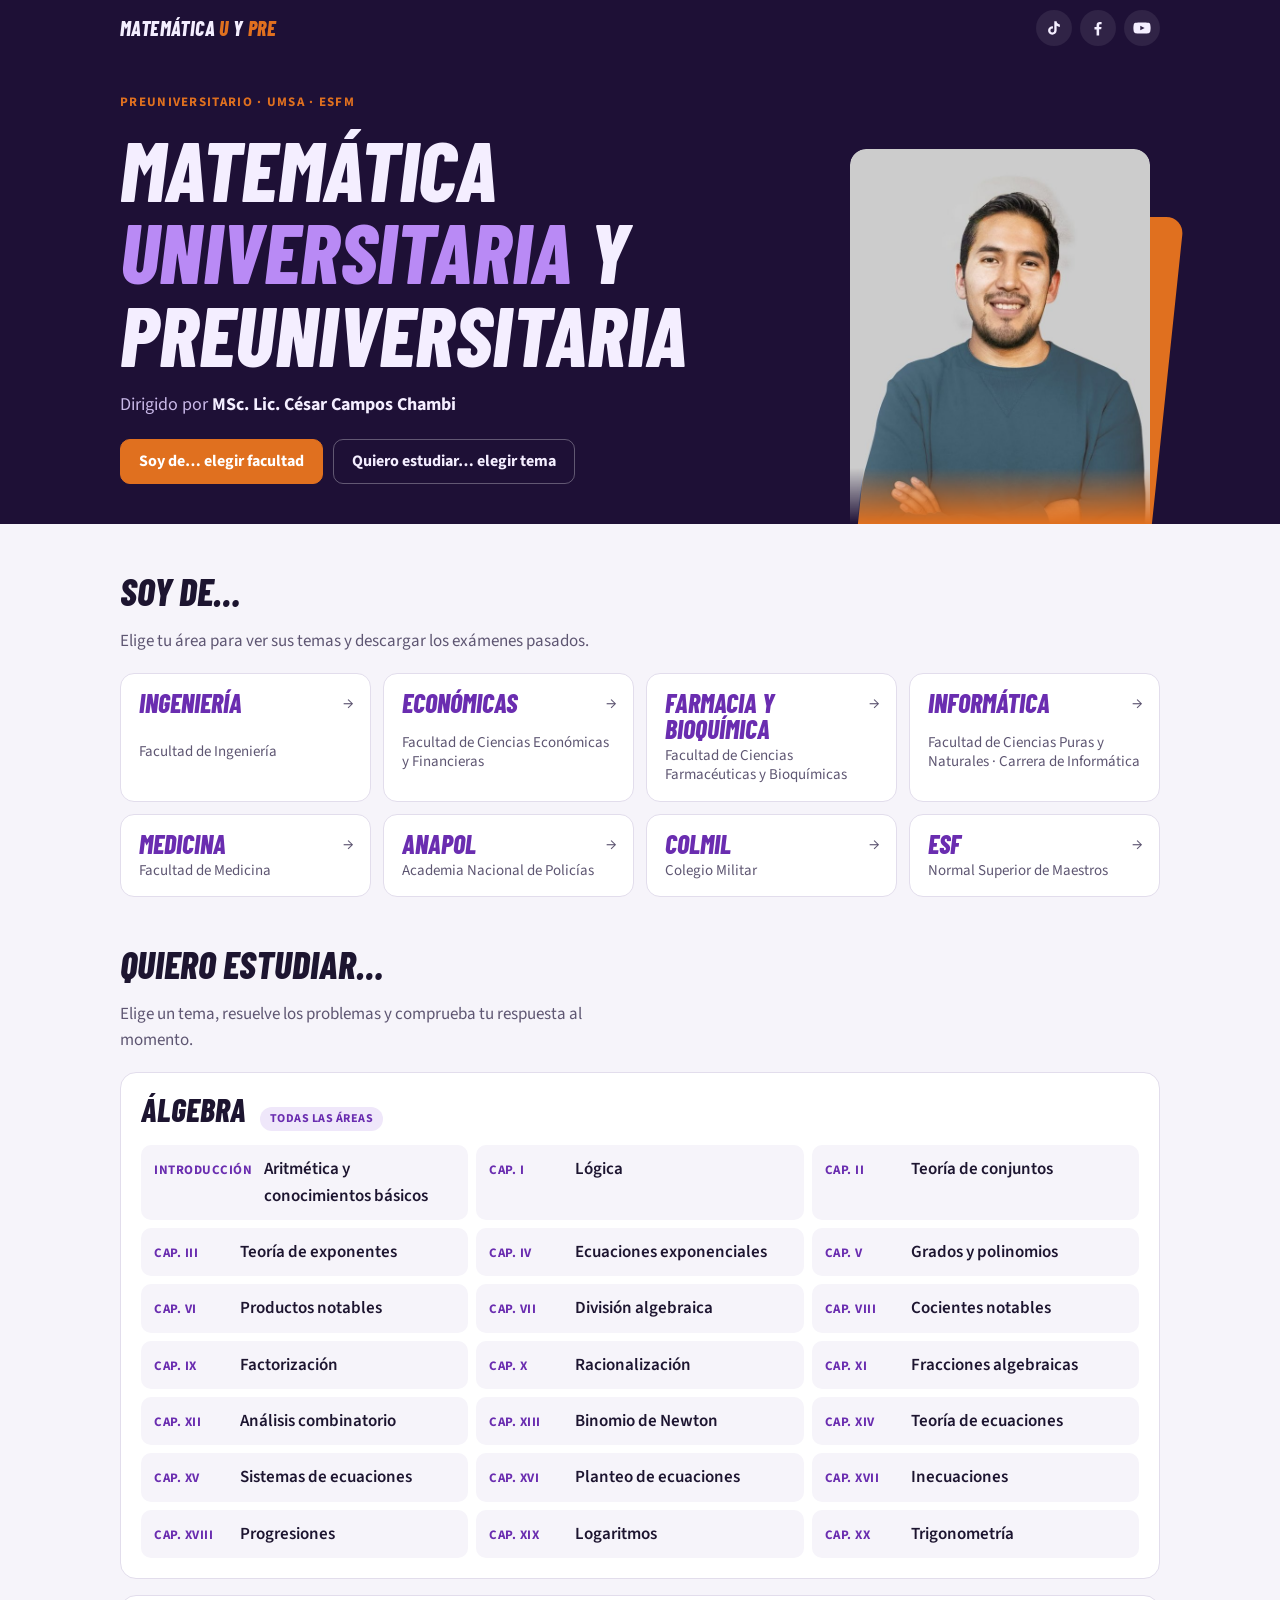
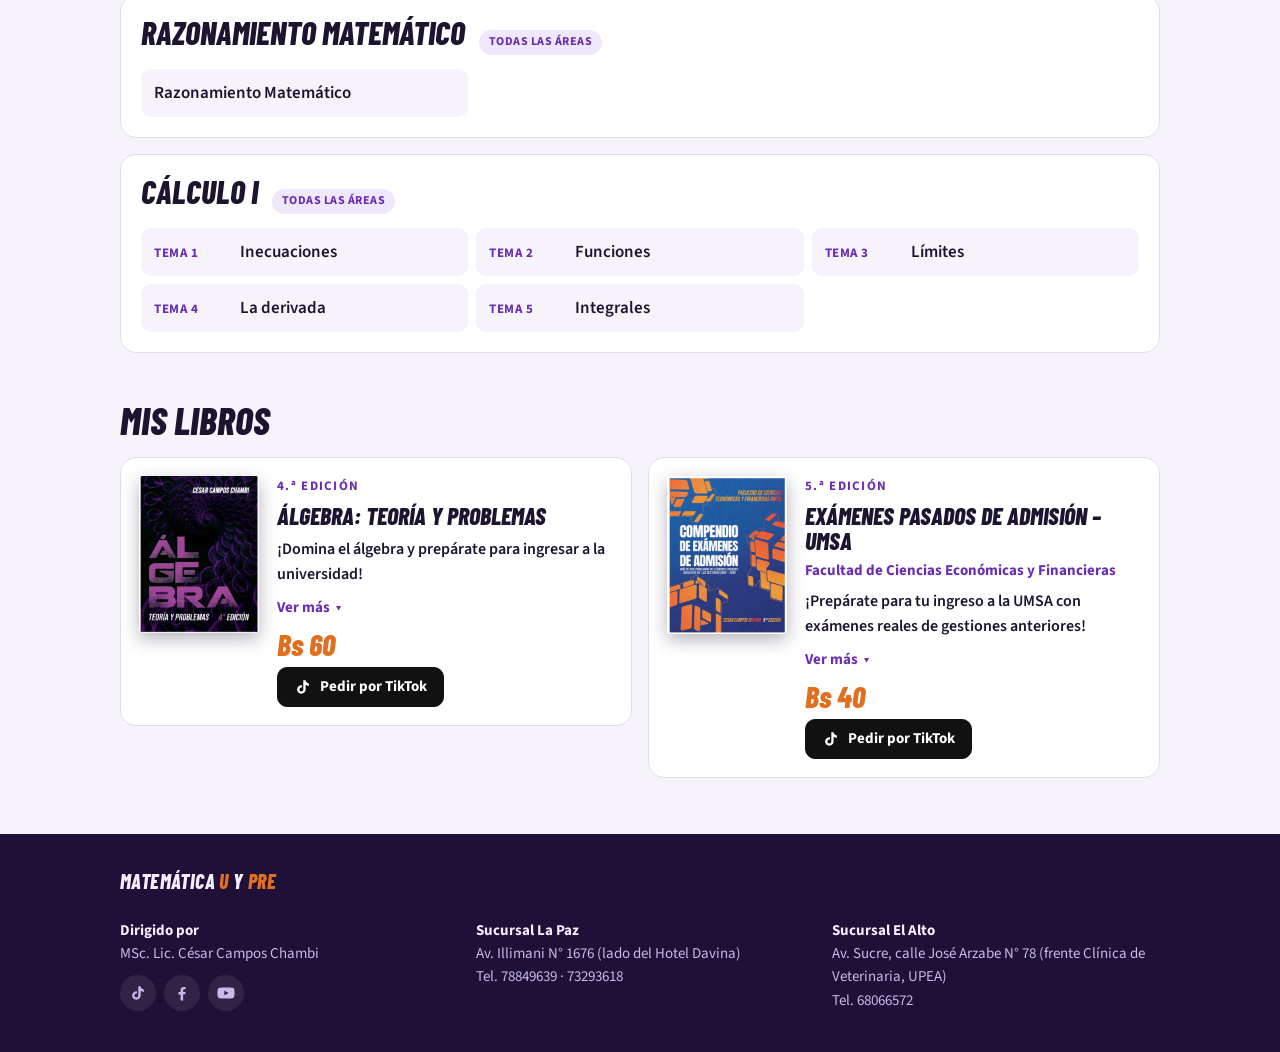
==== commit d81477d3: "Update index.html" ====
--- a/index.html
+++ b/index.html
@@ -3,8 +3,9 @@
 <head>
 <meta charset="utf-8">
 <meta name="viewport" content="width=device-width, initial-scale=1, viewport-fit=cover">
-<title>Matemática Universitaria y Preuniversitaria</title>
-<meta name="description" content="Problemas de Álgebra, Razonamiento Matemático y Cálculo I con corrección al instante. Dirigido por MSc. Lic. César Campos Chambi.">
+<title>Matemática Universitaria y Preuniversitaria | César Campos Chambi</title>
+<meta name="description" content="Problemas de Álgebra, Razonamiento Matemático y Cálculo I con corrección al instante, para el preuniversitario de la UMSA. Dirigido por MSc. Lic. César Campos Chambi.">
+<meta name="author" content="César Campos Chambi">
 <link rel="preconnect" href="https://fonts.googleapis.com">
 <link rel="stylesheet" href="https://fonts.googleapis.com/css2?family=Barlow+Condensed:ital,wght@1,700;1,800&family=Source+Sans+3:wght@400;600;700&display=swap">
 <link rel="stylesheet" href="estilos.css">
